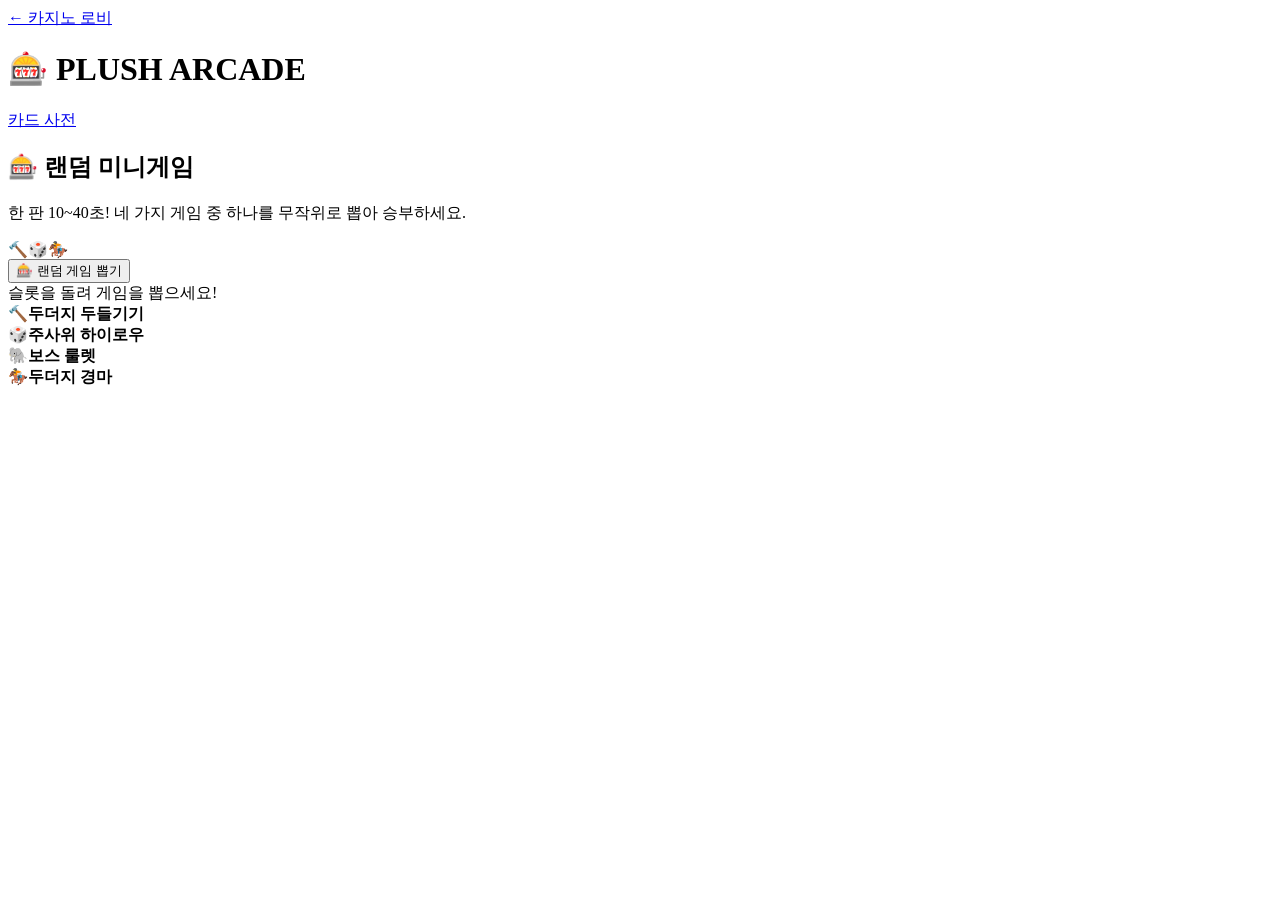
==== arcade/index.html @ 3798b206 "Add arcade entry page for four one-shot games" ====
<!doctype html><html lang="ko"><head><meta charset="utf-8"><meta name="viewport" content="width=device-width,initial-scale=1"><title>PLUSH ARCADE | 두더지몰</title><link rel="stylesheet" href="/arcade/style.css"></head><body><header><a href="/">← 카지노 로비</a><h1>🎰 PLUSH ARCADE</h1><a href="/cards/">카드 사전</a></header><main><section class="machine"><h2>🎰 랜덤 미니게임</h2><p>한 판 10~40초! 네 가지 게임 중 하나를 무작위로 뽑아 승부하세요.</p><div class="reels"><span>🔨</span><span>🎲</span><span>🏇</span></div><button id="spin">🎰 랜덤 게임 뽑기</button><div id="status" role="status" aria-live="polite">슬롯을 돌려 게임을 뽑으세요!</div><section id="game" hidden></section><section id="result" hidden><h2 id="outcome"></h2><p id="details"></p><button id="next">다음 판 뽑기</button> <a href="/">로비로</a></section><aside class="types"><div>🔨<b>두더지 두들기기</b></div><div>🎲<b>주사위 하이로우</b></div><div>🐘<b>보스 룰렛</b></div><div>🏇<b>두더지 경마</b></div></aside></section></main><script src="/arcade/game.js"></script></body></html>
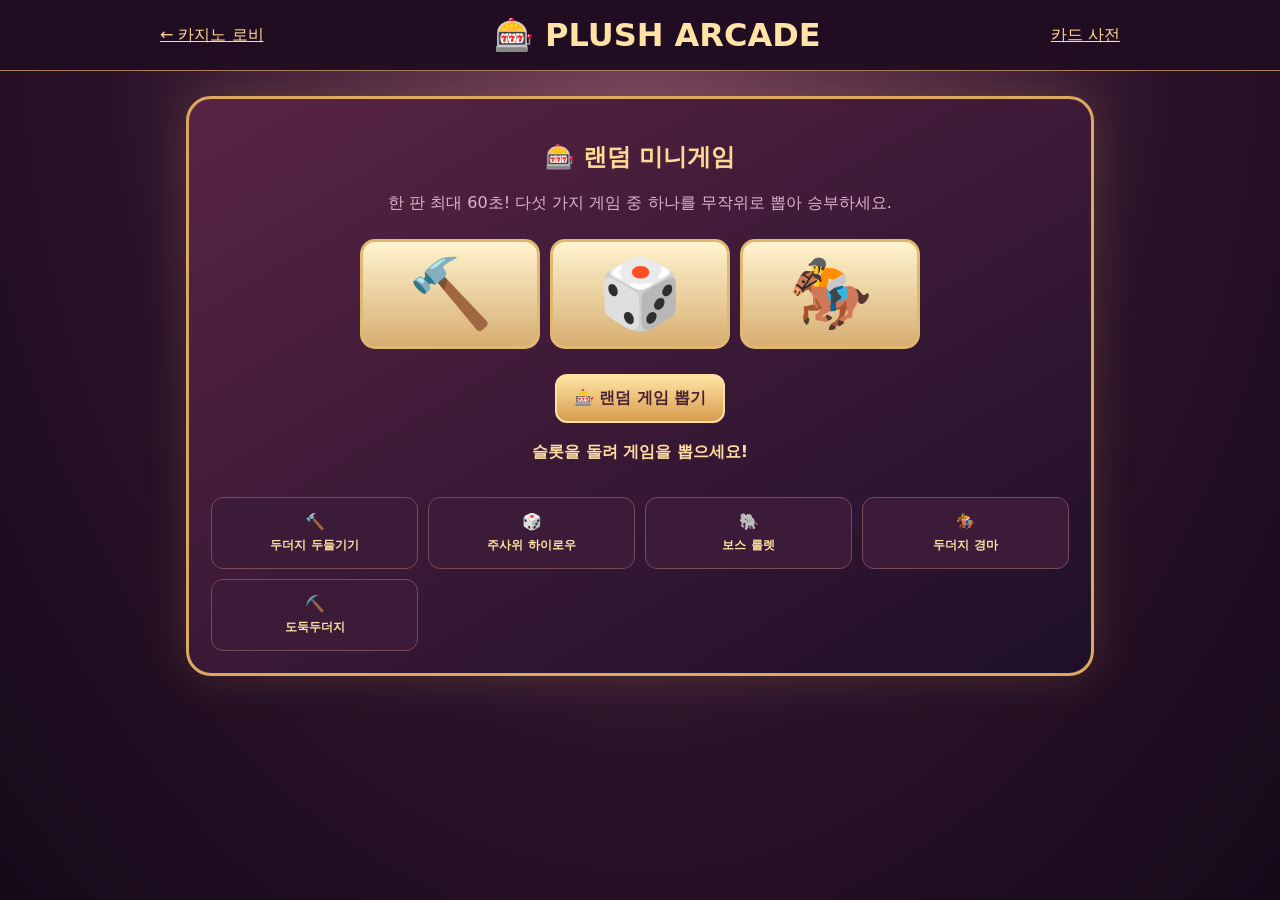
==== commit a704fd19: "Integrate mole thief as fifth arcade game" ====
--- a/arcade/index.html
+++ b/arcade/index.html
@@ -1 +1 @@
-<!doctype html><html lang="ko"><head><meta charset="utf-8"><meta name="viewport" content="width=device-width,initial-scale=1"><title>PLUSH ARCADE | 두더지몰</title><link rel="stylesheet" href="/arcade/style.css"></head><body><header><a href="/">← 카지노 로비</a><h1>🎰 PLUSH ARCADE</h1><a href="/cards/">카드 사전</a></header><main><section class="machine"><h2>🎰 랜덤 미니게임</h2><p>한 판 10~40초! 네 가지 게임 중 하나를 무작위로 뽑아 승부하세요.</p><div class="reels"><span>🔨</span><span>🎲</span><span>🏇</span></div><button id="spin">🎰 랜덤 게임 뽑기</button><div id="status" role="status" aria-live="polite">슬롯을 돌려 게임을 뽑으세요!</div><section id="game" hidden></section><section id="result" hidden><h2 id="outcome"></h2><p id="details"></p><button id="next">다음 판 뽑기</button> <a href="/">로비로</a></section><aside class="types"><div>🔨<b>두더지 두들기기</b></div><div>🎲<b>주사위 하이로우</b></div><div>🐘<b>보스 룰렛</b></div><div>🏇<b>두더지 경마</b></div></aside></section></main><script src="/arcade/game.js"></script></body></html>+<!doctype html><html lang="ko"><head><meta charset="utf-8"><meta name="viewport" content="width=device-width,initial-scale=1"><title>PLUSH ARCADE | 두더지몰</title><link rel="stylesheet" href="/arcade/style.css"></head><body><header><a href="/">← 카지노 로비</a><h1>🎰 PLUSH ARCADE</h1><a href="/cards/">카드 사전</a></header><main><section class="machine"><h2>🎰 랜덤 미니게임</h2><p>한 판 최대 60초! 다섯 가지 게임 중 하나를 무작위로 뽑아 승부하세요.</p><div class="reels"><span>🔨</span><span>🎲</span><span>🏇</span></div><button id="spin">🎰 랜덤 게임 뽑기</button><div id="status" role="status" aria-live="polite">슬롯을 돌려 게임을 뽑으세요!</div><section id="game" hidden></section><section id="result" hidden><h2 id="outcome"></h2><p id="details"></p><button id="next">다음 판 뽑기</button> <a href="/">로비로</a></section><aside class="types"><div>🔨<b>두더지 두들기기</b></div><div>🎲<b>주사위 하이로우</b></div><div>🐘<b>보스 룰렛</b></div><div>🏇<b>두더지 경마</b></div><div>⛏️<b>도둑두더지</b></div></aside></section></main><script src="/arcade/thief.js"></script><script src="/arcade/game.js"></script></body></html>
--- a/arcade/style.css
+++ b/arcade/style.css
@@ -0,0 +1 @@
+*{box-sizing:border-box}body{margin:0;min-height:100vh;background:radial-gradient(ellipse at top,#75415e,#291128 60%,#16091a);color:#ffebcf;font-family:system-ui,"Apple SD Gothic Neo",sans-serif}header{display:flex;align-items:center;justify-content:space-between;gap:15px;padding:16px max(18px,calc((100vw - 960px)/2));border-bottom:1px solid #ad7c58;background:#210d22}header h1{font-size:clamp(18px,4vw,32px);margin:0;color:#ffe2a5}a{color:#ffda97}main{max-width:940px;margin:25px auto;padding:0 16px}.machine{text-align:center;border:3px solid #dda960;border-radius:25px;background:linear-gradient(150deg,#592444,#1e0f29);padding:22px;box-shadow:0 0 45px #e5a85c30}.machine h2{color:#ffda93}.machine>p{color:#dcb4c7}.reels{display:flex;gap:10px;max-width:560px;margin:25px auto}.reels span{flex:1;display:grid;place-items:center;background:linear-gradient(#fff3cf,#d7ae72);border:3px solid #e0b86f;border-radius:15px;color:#512439;font-size:clamp(36px,7vw,68px);height:110px}.reels .rolling{animation:roll .12s infinite alternate}@keyframes roll{to{transform:translateY(6px)}}button{font:inherit;font-weight:800;border-radius:12px;border:2px solid #ffe0a3;padding:12px 17px;cursor:pointer;background:linear-gradient(#ffe4a5,#d79c4d);color:#4d2334}button:hover:not(:disabled){filter:brightness(1.1)}button:disabled{opacity:.45;cursor:default}#status{min-height:30px;margin:19px;color:#ffdea1;font-weight:800}#game,#result{padding:20px;border:1px solid #a97758;border-radius:18px;background:#1b0d22;margin-top:18px}#game[hidden],#result[hidden]{display:none}#game p{color:#eac6d2}#result h2{color:#ffe099}.choices{display:grid;grid-template-columns:repeat(3,1fr);gap:10px;margin:16px 0}.choices.four{grid-template-columns:repeat(4,1fr)}.choices button{min-height:86px;background:#56304b;color:#ffe6b9;box-shadow:none}.choices button.chosen{background:#a35f69;border-color:#fff3b0}.holes{display:grid;grid-template-columns:repeat(3,1fr);gap:10px;max-width:490px;margin:20px auto}.holes button{aspect-ratio:1.5;background:radial-gradient(ellipse,#180d1d 30%,#af8455 65%,#66432e);font-size:clamp(34px,6vw,64px);border-radius:50%;border:2px solid #eac17e;color:white;padding:0}.dice{font-size:60px;margin:15px}.track{display:grid;gap:12px;margin:20px 0}.lane{display:grid;grid-template-columns:88px 1fr;align-items:center;gap:10px;text-align:left}.rail{height:32px;border-radius:24px;background:#442840;overflow:hidden;border:1px solid #bb8b68}.runner{width:36px;height:30px;border-radius:50%;display:grid;place-items:center;background:#dbb57c;transition:margin-left .15s linear}.types{display:grid;grid-template-columns:repeat(4,1fr);gap:10px;margin-top:25px}.types div{border:1px solid #774b58;border-radius:12px;background:#3b1b37;padding:14px 6px}.types b{display:block;margin-top:6px;font-size:12px;color:#ffe1a3}@media(max-width:650px){.machine{padding:13px}.types,.choices.four{grid-template-columns:repeat(2,1fr)}.choices{grid-template-columns:1fr}.reels span{height:85px}.lane{grid-template-columns:65px 1fr}}
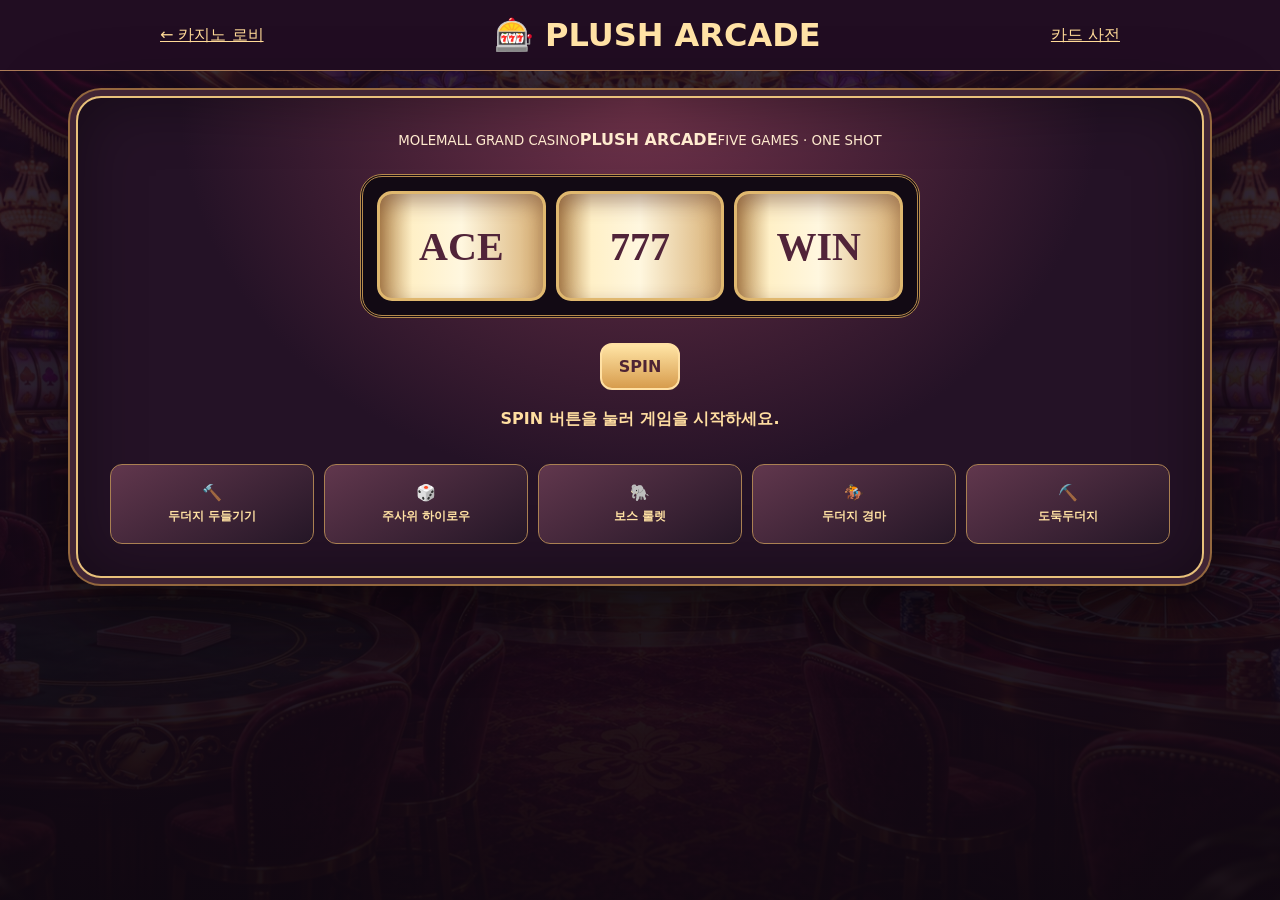
==== commit f70c6f76: "Replace form-like arcade layout with physical slot cabinet" ====
--- a/arcade/index.html
+++ b/arcade/index.html
@@ -1 +1 @@
-<!doctype html><html lang="ko"><head><meta charset="utf-8"><meta name="viewport" content="width=device-width,initial-scale=1"><title>PLUSH ARCADE | 두더지몰</title><link rel="stylesheet" href="/arcade/style.css"></head><body><header><a href="/">← 카지노 로비</a><h1>🎰 PLUSH ARCADE</h1><a href="/cards/">카드 사전</a></header><main><section class="machine"><h2>🎰 랜덤 미니게임</h2><p>한 판 최대 60초! 다섯 가지 게임 중 하나를 무작위로 뽑아 승부하세요.</p><div class="reels"><span>🔨</span><span>🎲</span><span>🏇</span></div><button id="spin">🎰 랜덤 게임 뽑기</button><div id="status" role="status" aria-live="polite">슬롯을 돌려 게임을 뽑으세요!</div><section id="game" hidden></section><section id="result" hidden><h2 id="outcome"></h2><p id="details"></p><button id="next">다음 판 뽑기</button> <a href="/">로비로</a></section><aside class="types"><div>🔨<b>두더지 두들기기</b></div><div>🎲<b>주사위 하이로우</b></div><div>🐘<b>보스 룰렛</b></div><div>🏇<b>두더지 경마</b></div><div>⛏️<b>도둑두더지</b></div></aside></section></main><script src="/arcade/thief.js"></script><script src="/arcade/game.js"></script></body></html>+<!doctype html><html lang="ko"><head><meta charset="utf-8"><meta name="viewport" content="width=device-width,initial-scale=1"><title>PLUSH ARCADE | 두더지몰</title><link rel="stylesheet" href="/arcade/style.css?v=casino-stage-2"></head><body><header><a href="/">← 카지노 로비</a><h1>🎰 PLUSH ARCADE</h1><a href="/cards/">카드 사전</a></header><main><section class="machine"><div class="cabinet"><div class="marquee"><small>MOLEMALL GRAND CASINO</small><strong>PLUSH ARCADE</strong><small>FIVE GAMES · ONE SHOT</small></div><div class="reels"><span>ACE</span><span>777</span><span>WIN</span></div><div class="console"><div class="coin-slot"></div><button id="spin" aria-label="슬롯머신 돌리기">SPIN</button><div class="lever" aria-hidden="true"></div></div></div><div id="status" role="status" aria-live="polite">SPIN 버튼을 눌러 게임을 시작하세요.</div><section id="game" hidden></section><section id="result" hidden><h2 id="outcome"></h2><p id="details"></p><button id="next">다음 판 뽑기</button> <a href="/">로비로</a></section><aside class="types"><div>🔨<b>두더지 두들기기</b></div><div>🎲<b>주사위 하이로우</b></div><div>🐘<b>보스 룰렛</b></div><div>🏇<b>두더지 경마</b></div><div>⛏️<b>도둑두더지</b></div></aside></section></main><script src="/arcade/thief.js"></script><script src="/arcade/game.js?v=casino-stage-2"></script></body></html>
--- a/arcade/style.css
+++ b/arcade/style.css
@@ -1 +1,2 @@
-*{box-sizing:border-box}body{margin:0;min-height:100vh;background:radial-gradient(ellipse at top,#75415e,#291128 60%,#16091a);color:#ffebcf;font-family:system-ui,"Apple SD Gothic Neo",sans-serif}header{display:flex;align-items:center;justify-content:space-between;gap:15px;padding:16px max(18px,calc((100vw - 960px)/2));border-bottom:1px solid #ad7c58;background:#210d22}header h1{font-size:clamp(18px,4vw,32px);margin:0;color:#ffe2a5}a{color:#ffda97}main{max-width:940px;margin:25px auto;padding:0 16px}.machine{text-align:center;border:3px solid #dda960;border-radius:25px;background:linear-gradient(150deg,#592444,#1e0f29);padding:22px;box-shadow:0 0 45px #e5a85c30}.machine h2{color:#ffda93}.machine>p{color:#dcb4c7}.reels{display:flex;gap:10px;max-width:560px;margin:25px auto}.reels span{flex:1;display:grid;place-items:center;background:linear-gradient(#fff3cf,#d7ae72);border:3px solid #e0b86f;border-radius:15px;color:#512439;font-size:clamp(36px,7vw,68px);height:110px}.reels .rolling{animation:roll .12s infinite alternate}@keyframes roll{to{transform:translateY(6px)}}button{font:inherit;font-weight:800;border-radius:12px;border:2px solid #ffe0a3;padding:12px 17px;cursor:pointer;background:linear-gradient(#ffe4a5,#d79c4d);color:#4d2334}button:hover:not(:disabled){filter:brightness(1.1)}button:disabled{opacity:.45;cursor:default}#status{min-height:30px;margin:19px;color:#ffdea1;font-weight:800}#game,#result{padding:20px;border:1px solid #a97758;border-radius:18px;background:#1b0d22;margin-top:18px}#game[hidden],#result[hidden]{display:none}#game p{color:#eac6d2}#result h2{color:#ffe099}.choices{display:grid;grid-template-columns:repeat(3,1fr);gap:10px;margin:16px 0}.choices.four{grid-template-columns:repeat(4,1fr)}.choices button{min-height:86px;background:#56304b;color:#ffe6b9;box-shadow:none}.choices button.chosen{background:#a35f69;border-color:#fff3b0}.holes{display:grid;grid-template-columns:repeat(3,1fr);gap:10px;max-width:490px;margin:20px auto}.holes button{aspect-ratio:1.5;background:radial-gradient(ellipse,#180d1d 30%,#af8455 65%,#66432e);font-size:clamp(34px,6vw,64px);border-radius:50%;border:2px solid #eac17e;color:white;padding:0}.dice{font-size:60px;margin:15px}.track{display:grid;gap:12px;margin:20px 0}.lane{display:grid;grid-template-columns:88px 1fr;align-items:center;gap:10px;text-align:left}.rail{height:32px;border-radius:24px;background:#442840;overflow:hidden;border:1px solid #bb8b68}.runner{width:36px;height:30px;border-radius:50%;display:grid;place-items:center;background:#dbb57c;transition:margin-left .15s linear}.types{display:grid;grid-template-columns:repeat(4,1fr);gap:10px;margin-top:25px}.types div{border:1px solid #774b58;border-radius:12px;background:#3b1b37;padding:14px 6px}.types b{display:block;margin-top:6px;font-size:12px;color:#ffe1a3}@media(max-width:650px){.machine{padding:13px}.types,.choices.four{grid-template-columns:repeat(2,1fr)}.choices{grid-template-columns:1fr}.reels span{height:85px}.lane{grid-template-columns:65px 1fr}}+*{box-sizing:border-box}body{margin:0;min-height:100vh;background:radial-gradient(ellipse at top,#75415e,#291128 60%,#16091a);color:#ffebcf;font-family:system-ui,"Apple SD Gothic Neo",sans-serif}header{display:flex;align-items:center;justify-content:space-between;gap:15px;padding:16px max(18px,calc((100vw - 960px)/2));border-bottom:1px solid #ad7c58;background:#210d22}header h1{font-size:clamp(18px,4vw,32px);margin:0;color:#ffe2a5}a{color:#ffda97}main{max-width:940px;margin:25px auto;padding:0 16px}.machine{text-align:center;border:3px solid #dda960;border-radius:25px;background:linear-gradient(150deg,#592444,#1e0f29);padding:22px;box-shadow:0 0 45px #e5a85c30}.machine h2{color:#ffda93}.machine>p{color:#dcb4c7}.reels{display:flex;gap:10px;max-width:560px;margin:25px auto}.reels span{flex:1;display:grid;place-items:center;background:linear-gradient(#fff3cf,#d7ae72);border:3px solid #e0b86f;border-radius:15px;color:#512439;font-size:clamp(36px,7vw,68px);height:110px}.reels .rolling{animation:roll .12s infinite alternate}@keyframes roll{to{transform:translateY(6px)}}button{font:inherit;font-weight:800;border-radius:12px;border:2px solid #ffe0a3;padding:12px 17px;cursor:pointer;background:linear-gradient(#ffe4a5,#d79c4d);color:#4d2334}button:hover:not(:disabled){filter:brightness(1.1)}button:disabled{opacity:.45;cursor:default}#status{min-height:30px;margin:19px;color:#ffdea1;font-weight:800}#game,#result{padding:20px;border:1px solid #a97758;border-radius:18px;background:#1b0d22;margin-top:18px}#game[hidden],#result[hidden]{display:none}#game p{color:#eac6d2}#result h2{color:#ffe099}.choices{display:grid;grid-template-columns:repeat(3,1fr);gap:10px;margin:16px 0}.choices.four{grid-template-columns:repeat(4,1fr)}.choices button{min-height:86px;background:#56304b;color:#ffe6b9;box-shadow:none}.choices button.chosen{background:#a35f69;border-color:#fff3b0}.holes{display:grid;grid-template-columns:repeat(3,1fr);gap:10px;max-width:490px;margin:20px auto}.holes button{aspect-ratio:1.5;background:radial-gradient(ellipse,#180d1d 30%,#af8455 65%,#66432e);font-size:clamp(34px,6vw,64px);border-radius:50%;border:2px solid #eac17e;color:white;padding:0}.dice{font-size:60px;margin:15px}.track{display:grid;gap:12px;margin:20px 0}.lane{display:grid;grid-template-columns:88px 1fr;align-items:center;gap:10px;text-align:left}.rail{height:32px;border-radius:24px;background:#442840;overflow:hidden;border:1px solid #bb8b68}.runner{width:36px;height:30px;border-radius:50%;display:grid;place-items:center;background:#dbb57c;transition:margin-left .15s linear}.types{display:grid;grid-template-columns:repeat(4,1fr);gap:10px;margin-top:25px}.types div{border:1px solid #774b58;border-radius:12px;background:#3b1b37;padding:14px 6px}.types b{display:block;margin-top:6px;font-size:12px;color:#ffe1a3}@media(max-width:650px){.machine{padding:13px}.types,.choices.four{grid-template-columns:repeat(2,1fr)}.choices{grid-template-columns:1fr}.reels span{height:85px}.lane{grid-template-columns:65px 1fr}}
+body{background:linear-gradient(180deg,#190b20d9,#100812f5),url('/assets/scenes/casino-moles-gold.webp') center/cover fixed}main{max-width:1160px}.machine{padding:32px;background:radial-gradient(ellipse at 50% 0,#71334b,#241226 58%);border:2px solid #e8c17b;box-shadow:0 0 0 6px #412535,0 0 0 8px #94683e,0 25px 80px #0009,inset 0 0 65px #0006}.reels{padding:14px;background:#120a14;border:3px double #b68a4c;border-radius:22px}.reels span{background:linear-gradient(90deg,#bd9256,#fff0c7 20%,#fff7df 50%,#d7ae72);box-shadow:inset 0 8px 20px #5d342b77;font-family:Georgia,serif;font-size:clamp(18px,4vw,40px);font-weight:900}.types{grid-template-columns:repeat(5,1fr)}.types div{background:linear-gradient(150deg,#61374d,#241626);border-color:#aa8052;min-height:80px;display:grid;place-content:center}.choices button{background:linear-gradient(145deg,#694252,#2e1b32);border:1px solid #c69b65;box-shadow:0 4px 0 #120a16;min-height:100px}.choices img{filter:drop-shadow(0 6px 5px #0009)}#game{background:radial-gradient(ellipse at top,#4c293b,#170e20 75%);border:2px solid #a67a4d;box-shadow:inset 0 0 35px #0008}#game h2{font-size:28px;letter-spacing:-.04em}.holes button{background:radial-gradient(ellipse at 50% 65%,#100a0c 0 30%,#493124 42%,#a37849 55%,#66442b 75%);box-shadow:0 6px 8px #0008,inset 0 2px 8px #eac38c44;overflow:hidden}.holes img{width:85%;height:85%;object-fit:contain;filter:drop-shadow(0 5px 4px #0009)}.rail{height:68px;background:repeating-linear-gradient(90deg,#5d4135 0 35px,#614638 35px 70px);border:2px solid #a17b50}.runner{width:62px;height:64px;background:transparent}.runner img{width:100%;height:100%;object-fit:contain;filter:drop-shadow(0 5px 3px #0008)}.dice{font-family:Georgia,serif;color:#ffe7ad;text-shadow:0 3px 0 #986239}.thief-hud{display:flex;flex-wrap:wrap;justify-content:center;gap:8px;margin:12px 0}.thief-hud span{background:#170f19;border:1px solid #a17b50;border-radius:8px;padding:8px 14px}.thief-stage{position:relative;border:3px double #d6ae73;border-radius:15px;overflow:hidden;background:#251b17;box-shadow:0 12px 35px #0008}.thief-stage canvas{display:block;margin:auto}.thief-stage:after{content:'';position:absolute;inset:0;pointer-events:none;box-shadow:inset 0 0 35px #0008}.thief-controls button{min-height:48px}.thief-controls{grid-template-columns:repeat(4,1fr)}@media(max-width:650px){.machine{padding:13px}.types{grid-template-columns:repeat(2,1fr)}.thief-controls{grid-template-columns:repeat(2,1fr)}}
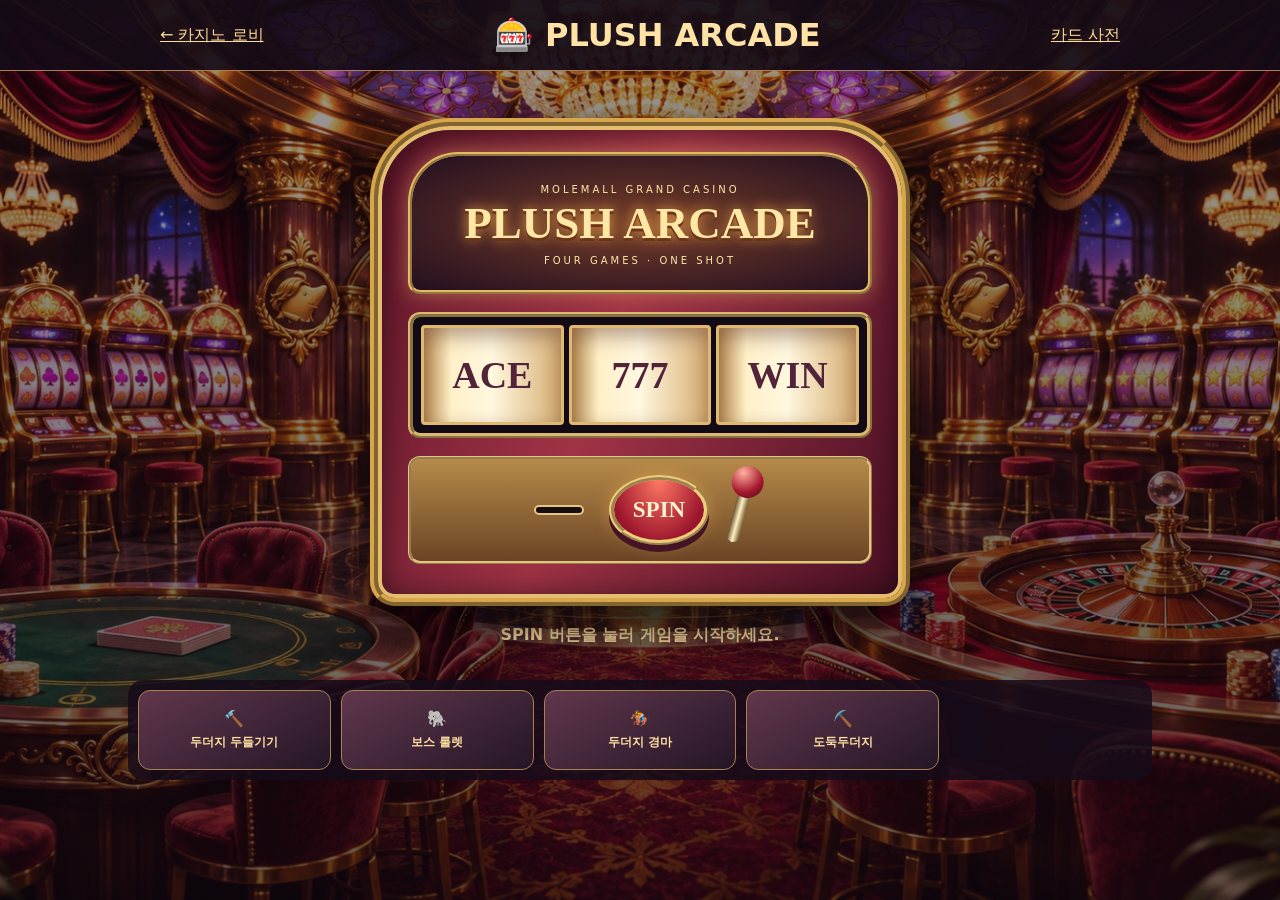
==== commit 932c9b8d: "Remove dice high-low from arcade and retain four remaining games" ====
--- a/arcade/index.html
+++ b/arcade/index.html
@@ -1 +1 @@
-<!doctype html><html lang="ko"><head><meta charset="utf-8"><meta name="viewport" content="width=device-width,initial-scale=1"><title>PLUSH ARCADE | 두더지몰</title><link rel="stylesheet" href="/arcade/style.css?v=casino-stage-2"></head><body><header><a href="/">← 카지노 로비</a><h1>🎰 PLUSH ARCADE</h1><a href="/cards/">카드 사전</a></header><main><section class="machine"><div class="cabinet"><div class="marquee"><small>MOLEMALL GRAND CASINO</small><strong>PLUSH ARCADE</strong><small>FIVE GAMES · ONE SHOT</small></div><div class="reels"><span>ACE</span><span>777</span><span>WIN</span></div><div class="console"><div class="coin-slot"></div><button id="spin" aria-label="슬롯머신 돌리기">SPIN</button><div class="lever" aria-hidden="true"></div></div></div><div id="status" role="status" aria-live="polite">SPIN 버튼을 눌러 게임을 시작하세요.</div><section id="game" hidden></section><section id="result" hidden><h2 id="outcome"></h2><p id="details"></p><button id="next">다음 판 뽑기</button> <a href="/">로비로</a></section><aside class="types"><div>🔨<b>두더지 두들기기</b></div><div>🎲<b>주사위 하이로우</b></div><div>🐘<b>보스 룰렛</b></div><div>🏇<b>두더지 경마</b></div><div>⛏️<b>도둑두더지</b></div></aside></section></main><script src="/arcade/thief.js"></script><script src="/arcade/game.js?v=casino-stage-2"></script></body></html>+<!doctype html><html lang="ko"><head><meta charset="utf-8"><meta name="viewport" content="width=device-width,initial-scale=1"><title>PLUSH ARCADE | 두더지몰</title><link rel="stylesheet" href="/arcade/style.css?v=casino-stage-2"></head><body><header><a href="/">← 카지노 로비</a><h1>🎰 PLUSH ARCADE</h1><a href="/cards/">카드 사전</a></header><main><section class="machine"><div class="cabinet"><div class="marquee"><small>MOLEMALL GRAND CASINO</small><strong>PLUSH ARCADE</strong><small>FOUR GAMES · ONE SHOT</small></div><div class="reels"><span>ACE</span><span>777</span><span>WIN</span></div><div class="console"><div class="coin-slot"></div><button id="spin" aria-label="슬롯머신 돌리기">SPIN</button><div class="lever" aria-hidden="true"></div></div></div><div id="status" role="status" aria-live="polite">SPIN 버튼을 눌러 게임을 시작하세요.</div><section id="game" hidden></section><section id="result" hidden><h2 id="outcome"></h2><p id="details"></p><button id="next">다음 판 뽑기</button> <a href="/">로비로</a></section><aside class="types"><div>🔨<b>두더지 두들기기</b></div><div>🐘<b>보스 룰렛</b></div><div>🏇<b>두더지 경마</b></div><div>⛏️<b>도둑두더지</b></div></aside></section></main><script src="/arcade/thief.js"></script><script src="/arcade/game.js?v=four-games-3"></script></body></html>
--- a/arcade/style.css
+++ b/arcade/style.css
@@ -1,2 +1,7 @@
 *{box-sizing:border-box}body{margin:0;min-height:100vh;background:radial-gradient(ellipse at top,#75415e,#291128 60%,#16091a);color:#ffebcf;font-family:system-ui,"Apple SD Gothic Neo",sans-serif}header{display:flex;align-items:center;justify-content:space-between;gap:15px;padding:16px max(18px,calc((100vw - 960px)/2));border-bottom:1px solid #ad7c58;background:#210d22}header h1{font-size:clamp(18px,4vw,32px);margin:0;color:#ffe2a5}a{color:#ffda97}main{max-width:940px;margin:25px auto;padding:0 16px}.machine{text-align:center;border:3px solid #dda960;border-radius:25px;background:linear-gradient(150deg,#592444,#1e0f29);padding:22px;box-shadow:0 0 45px #e5a85c30}.machine h2{color:#ffda93}.machine>p{color:#dcb4c7}.reels{display:flex;gap:10px;max-width:560px;margin:25px auto}.reels span{flex:1;display:grid;place-items:center;background:linear-gradient(#fff3cf,#d7ae72);border:3px solid #e0b86f;border-radius:15px;color:#512439;font-size:clamp(36px,7vw,68px);height:110px}.reels .rolling{animation:roll .12s infinite alternate}@keyframes roll{to{transform:translateY(6px)}}button{font:inherit;font-weight:800;border-radius:12px;border:2px solid #ffe0a3;padding:12px 17px;cursor:pointer;background:linear-gradient(#ffe4a5,#d79c4d);color:#4d2334}button:hover:not(:disabled){filter:brightness(1.1)}button:disabled{opacity:.45;cursor:default}#status{min-height:30px;margin:19px;color:#ffdea1;font-weight:800}#game,#result{padding:20px;border:1px solid #a97758;border-radius:18px;background:#1b0d22;margin-top:18px}#game[hidden],#result[hidden]{display:none}#game p{color:#eac6d2}#result h2{color:#ffe099}.choices{display:grid;grid-template-columns:repeat(3,1fr);gap:10px;margin:16px 0}.choices.four{grid-template-columns:repeat(4,1fr)}.choices button{min-height:86px;background:#56304b;color:#ffe6b9;box-shadow:none}.choices button.chosen{background:#a35f69;border-color:#fff3b0}.holes{display:grid;grid-template-columns:repeat(3,1fr);gap:10px;max-width:490px;margin:20px auto}.holes button{aspect-ratio:1.5;background:radial-gradient(ellipse,#180d1d 30%,#af8455 65%,#66432e);font-size:clamp(34px,6vw,64px);border-radius:50%;border:2px solid #eac17e;color:white;padding:0}.dice{font-size:60px;margin:15px}.track{display:grid;gap:12px;margin:20px 0}.lane{display:grid;grid-template-columns:88px 1fr;align-items:center;gap:10px;text-align:left}.rail{height:32px;border-radius:24px;background:#442840;overflow:hidden;border:1px solid #bb8b68}.runner{width:36px;height:30px;border-radius:50%;display:grid;place-items:center;background:#dbb57c;transition:margin-left .15s linear}.types{display:grid;grid-template-columns:repeat(4,1fr);gap:10px;margin-top:25px}.types div{border:1px solid #774b58;border-radius:12px;background:#3b1b37;padding:14px 6px}.types b{display:block;margin-top:6px;font-size:12px;color:#ffe1a3}@media(max-width:650px){.machine{padding:13px}.types,.choices.four{grid-template-columns:repeat(2,1fr)}.choices{grid-template-columns:1fr}.reels span{height:85px}.lane{grid-template-columns:65px 1fr}}
 body{background:linear-gradient(180deg,#190b20d9,#100812f5),url('/assets/scenes/casino-moles-gold.webp') center/cover fixed}main{max-width:1160px}.machine{padding:32px;background:radial-gradient(ellipse at 50% 0,#71334b,#241226 58%);border:2px solid #e8c17b;box-shadow:0 0 0 6px #412535,0 0 0 8px #94683e,0 25px 80px #0009,inset 0 0 65px #0006}.reels{padding:14px;background:#120a14;border:3px double #b68a4c;border-radius:22px}.reels span{background:linear-gradient(90deg,#bd9256,#fff0c7 20%,#fff7df 50%,#d7ae72);box-shadow:inset 0 8px 20px #5d342b77;font-family:Georgia,serif;font-size:clamp(18px,4vw,40px);font-weight:900}.types{grid-template-columns:repeat(5,1fr)}.types div{background:linear-gradient(150deg,#61374d,#241626);border-color:#aa8052;min-height:80px;display:grid;place-content:center}.choices button{background:linear-gradient(145deg,#694252,#2e1b32);border:1px solid #c69b65;box-shadow:0 4px 0 #120a16;min-height:100px}.choices img{filter:drop-shadow(0 6px 5px #0009)}#game{background:radial-gradient(ellipse at top,#4c293b,#170e20 75%);border:2px solid #a67a4d;box-shadow:inset 0 0 35px #0008}#game h2{font-size:28px;letter-spacing:-.04em}.holes button{background:radial-gradient(ellipse at 50% 65%,#100a0c 0 30%,#493124 42%,#a37849 55%,#66442b 75%);box-shadow:0 6px 8px #0008,inset 0 2px 8px #eac38c44;overflow:hidden}.holes img{width:85%;height:85%;object-fit:contain;filter:drop-shadow(0 5px 4px #0009)}.rail{height:68px;background:repeating-linear-gradient(90deg,#5d4135 0 35px,#614638 35px 70px);border:2px solid #a17b50}.runner{width:62px;height:64px;background:transparent}.runner img{width:100%;height:100%;object-fit:contain;filter:drop-shadow(0 5px 3px #0008)}.dice{font-family:Georgia,serif;color:#ffe7ad;text-shadow:0 3px 0 #986239}.thief-hud{display:flex;flex-wrap:wrap;justify-content:center;gap:8px;margin:12px 0}.thief-hud span{background:#170f19;border:1px solid #a17b50;border-radius:8px;padding:8px 14px}.thief-stage{position:relative;border:3px double #d6ae73;border-radius:15px;overflow:hidden;background:#251b17;box-shadow:0 12px 35px #0008}.thief-stage canvas{display:block;margin:auto}.thief-stage:after{content:'';position:absolute;inset:0;pointer-events:none;box-shadow:inset 0 0 35px #0008}.thief-controls button{min-height:48px}.thief-controls{grid-template-columns:repeat(4,1fr)}@media(max-width:650px){.machine{padding:13px}.types{grid-template-columns:repeat(2,1fr)}.thief-controls{grid-template-columns:repeat(2,1fr)}}
+
+body{background:linear-gradient(#150a1866,#100812aa),url('/assets/scenes/casino-moles-gold.webp') center/cover fixed}header{background:#140b16e8}main{max-width:1080px}.machine{background:none;border:0;box-shadow:none;padding:12px}.cabinet{position:relative;max-width:540px;margin:10px auto;padding:26px 30px 34px;border:8px ridge #d6a54c;border-radius:80px 80px 25px 25px;background:linear-gradient(110deg,#5d1529,#a13346 45%,#4a1024);box-shadow:0 20px 45px #000b,inset 0 0 0 4px #e4bd71,inset 0 0 35px #0009}.marquee{border:4px ridge #e5ba65;border-radius:50px 50px 12px 12px;padding:22px 10px;background:radial-gradient(ellipse,#753d29,#230f20);box-shadow:0 0 20px #ffc86d66;color:#ffe8a5}.marquee strong{display:block;font:900 clamp(25px,5vw,45px) Georgia,serif;text-shadow:0 3px #6c351a,0 0 14px #f9b04d}.marquee small{font-size:10px;letter-spacing:3px}.cabinet .reels{margin:18px 0;border:5px ridge #dcb96e;padding:8px;gap:5px;border-radius:12px}.cabinet .reels span{height:100px;font-size:clamp(20px,5vw,38px);border-radius:4px}.console{position:relative;display:flex;align-items:center;justify-content:center;gap:25px;background:linear-gradient(#b58a49,#6c4426);padding:16px;border:3px ridge #e7c47e;border-radius:12px}.console #spin{border-radius:50%;width:100px;height:70px;background:radial-gradient(ellipse at top,#ff7863,#9b152d 75%);color:#fff2ce;border:5px ridge #f0cc7a;box-shadow:0 7px #451525,0 0 18px #ffbd5b66;font:bold 23px Georgia}.coin-slot{width:50px;height:10px;background:#170e12;border:2px solid #e8c57f;border-radius:8px}.lever{width:12px;height:65px;background:linear-gradient(90deg,#695333,#fff0c0,#796037);border-radius:8px;transform:rotate(15deg);position:relative}.lever:before{content:'';position:absolute;top:-13px;left:-10px;width:32px;height:32px;border-radius:50%;background:radial-gradient(circle at 30% 25%,#ffb1a0,#a4172c 60%,#450c1c)}.machine.in-round .cabinet,.machine.in-round .types{display:none}.machine.in-round #status{background:#170e1bdd;border:1px solid #a77a45;border-radius:30px;display:inline-block;padding:10px 24px}.types{background:#160b19d9;padding:10px;border-radius:15px}.dice-table{position:relative;min-height:390px;padding:35px 25px 28px;border:18px solid #663820;border-radius:46% 46% 28px 28px;background:radial-gradient(ellipse at center,#25734f,#10422e 70%,#0b3024);box-shadow:0 0 0 3px #e3b45d,0 0 0 8px #3e2219,0 20px 30px #0009,inset 0 0 45px #0007}.dice-table:before{content:'';position:absolute;inset:12px;border:2px solid #d9c78a88;border-radius:inherit;pointer-events:none}.dice-table .dice{display:flex;justify-content:center;gap:24px;perspective:600px;margin:25px auto 32px}.die{display:grid;grid-template-columns:repeat(3,1fr);grid-template-rows:repeat(3,1fr);width:85px;height:85px;padding:12px;gap:4px;border-radius:15px;background:linear-gradient(135deg,#fffdf0,#d6cbb0);box-shadow:7px 9px 0 #a99a80,12px 17px 12px #0008;transform:rotate(-12deg)}.die:nth-child(2){transform:rotate(14deg)}.pip{width:13px;height:13px;border-radius:50%;align-self:center;justify-self:center;background:#25201e;box-shadow:inset 0 2px 2px #0008}.dice.rolling .die{animation:tumble .18s infinite alternate}@keyframes tumble{to{transform:translateY(-18px) rotate(55deg)}}.dice-table .choices button{background:transparent;border:2px solid #d9c78a;color:#fff1c7;box-shadow:none;min-height:76px;border-radius:5px;font-size:18px}.dice-table .choices button:hover{background:#e7d5a22b}.dice-table .choices button:nth-child(2){color:#ffda78;border-color:#ffda78}.dealer{height:110px;object-fit:contain;filter:drop-shadow(0 8px 6px #0008)}#result{border:3px double #ffda83;background:radial-gradient(ellipse,#6b352b,#1b0d22);box-shadow:0 0 25px #e4a94855}#result h2{font-size:32px;text-shadow:0 0 15px #f7b65d}.holes button img{height:100%;width:100%;object-fit:contain}.runner img{height:100%;width:100%;object-fit:contain}@media(max-width:650px){.dice-table{border-width:9px;padding:20px 10px;border-radius:30px}.dice-table .choices{grid-template-columns:repeat(3,1fr)}.dice-table .choices button{font-size:12px;padding:8px}.cabinet{padding:16px}.die{width:65px;height:65px;padding:8px}.pip{width:10px;height:10px}}
+
+/* Round result stays in the visible viewport, independent of stage height. */
+#result:not([hidden]){position:fixed;z-index:100;inset:0;margin:0;padding:24px;display:flex;flex-direction:column;align-items:center;justify-content:center;gap:16px;border:0;border-radius:0;background:radial-gradient(ellipse at center,#502b32f5,#140b1aeb 70%);backdrop-filter:blur(5px);box-shadow:none}#result h2{margin:0;font-size:clamp(24px,5vw,44px)}#result p{margin:0 0 12px}#result #next{min-width:180px}#result a{padding:10px 20px}body:has(#result:not([hidden])){overflow:hidden}
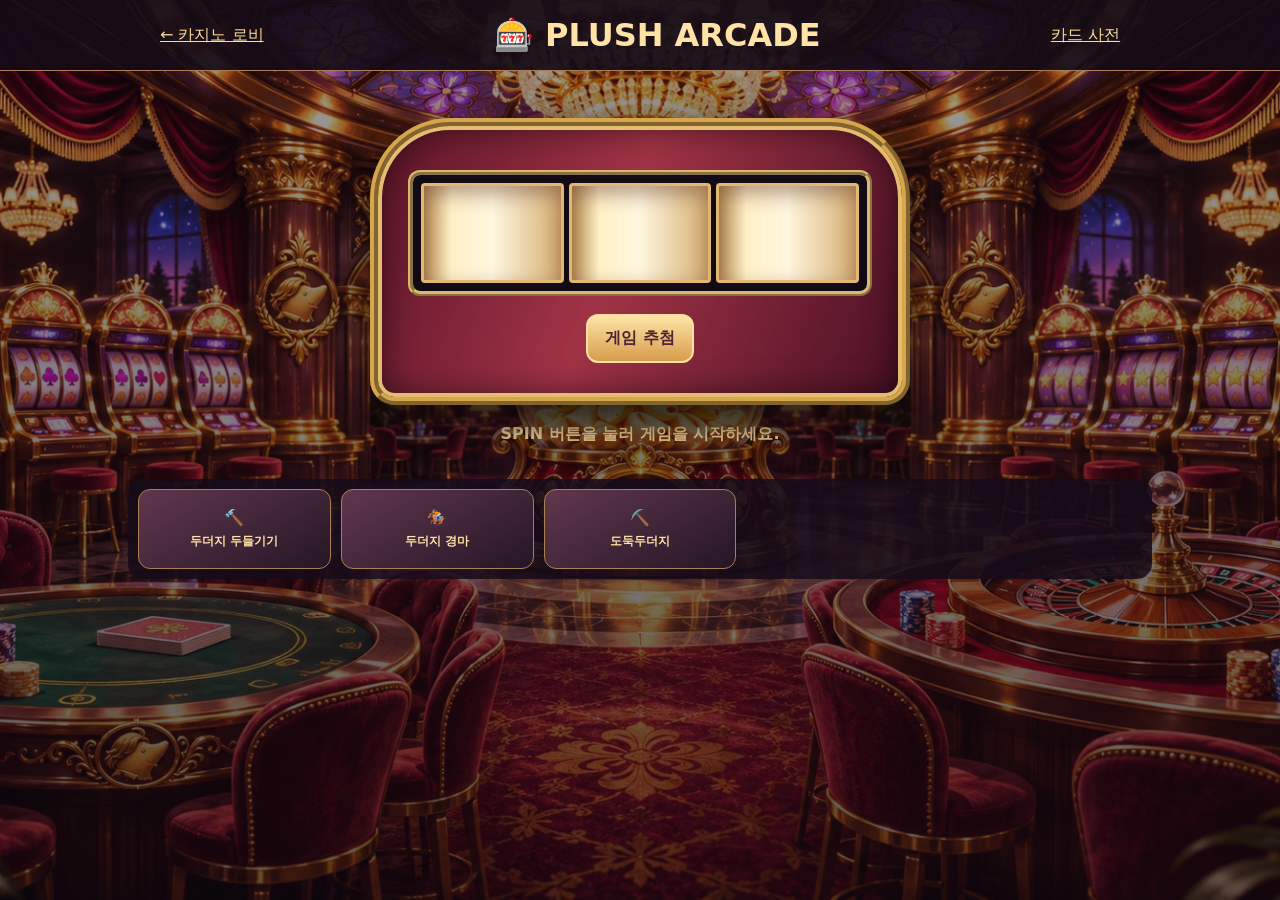
==== commit ee0ab9d4: "Use original casino artwork as arcade stage and remove obsolete boss listing" ====
--- a/arcade/index.html
+++ b/arcade/index.html
@@ -1 +1 @@
-<!doctype html><html lang="ko"><head><meta charset="utf-8"><meta name="viewport" content="width=device-width,initial-scale=1"><title>PLUSH ARCADE | 두더지몰</title><link rel="stylesheet" href="/arcade/style.css?v=casino-stage-2"></head><body><header><a href="/">← 카지노 로비</a><h1>🎰 PLUSH ARCADE</h1><a href="/cards/">카드 사전</a></header><main><section class="machine"><div class="cabinet"><div class="marquee"><small>MOLEMALL GRAND CASINO</small><strong>PLUSH ARCADE</strong><small>FOUR GAMES · ONE SHOT</small></div><div class="reels"><span>ACE</span><span>777</span><span>WIN</span></div><div class="console"><div class="coin-slot"></div><button id="spin" aria-label="슬롯머신 돌리기">SPIN</button><div class="lever" aria-hidden="true"></div></div></div><div id="status" role="status" aria-live="polite">SPIN 버튼을 눌러 게임을 시작하세요.</div><section id="game" hidden></section><section id="result" hidden><h2 id="outcome"></h2><p id="details"></p><button id="next">다음 판 뽑기</button> <a href="/">로비로</a></section><aside class="types"><div>🔨<b>두더지 두들기기</b></div><div>🐘<b>보스 룰렛</b></div><div>🏇<b>두더지 경마</b></div><div>⛏️<b>도둑두더지</b></div></aside></section></main><script src="/arcade/thief.js"></script><script src="/arcade/game.js?v=four-games-3"></script></body></html>+<!doctype html><html lang="ko"><head><meta charset="utf-8"><meta name="viewport" content="width=device-width,initial-scale=1"><title>PLUSH ARCADE | 두더지몰</title><link rel="stylesheet" href="/arcade/style.css?v=original-scene-5"></head><body><header><a href="/">← 카지노 로비</a><h1>🎰 PLUSH ARCADE</h1><a href="/cards/">카드 사전</a></header><main><section class="machine"><div class="casino-stage"><div class="cabinet"><div class="reels"><span></span><span></span><span></span></div><button id="spin" aria-label="오른쪽 슬롯머신 돌리기">게임 추첨</button></div></div><div id="status" role="status" aria-live="polite">SPIN 버튼을 눌러 게임을 시작하세요.</div><section id="game" hidden></section><section id="result" hidden><h2 id="outcome"></h2><p id="details"></p><button id="next">다음 판 뽑기</button> <a href="/">로비로</a></section><aside class="types"><div>🔨<b>두더지 두들기기</b></div><div>🏇<b>두더지 경마</b></div><div>⛏️<b>도둑두더지</b></div></aside></section></main><script src="/arcade/thief.js"></script><script src="/arcade/game.js?v=original-scene-5"></script></body></html>
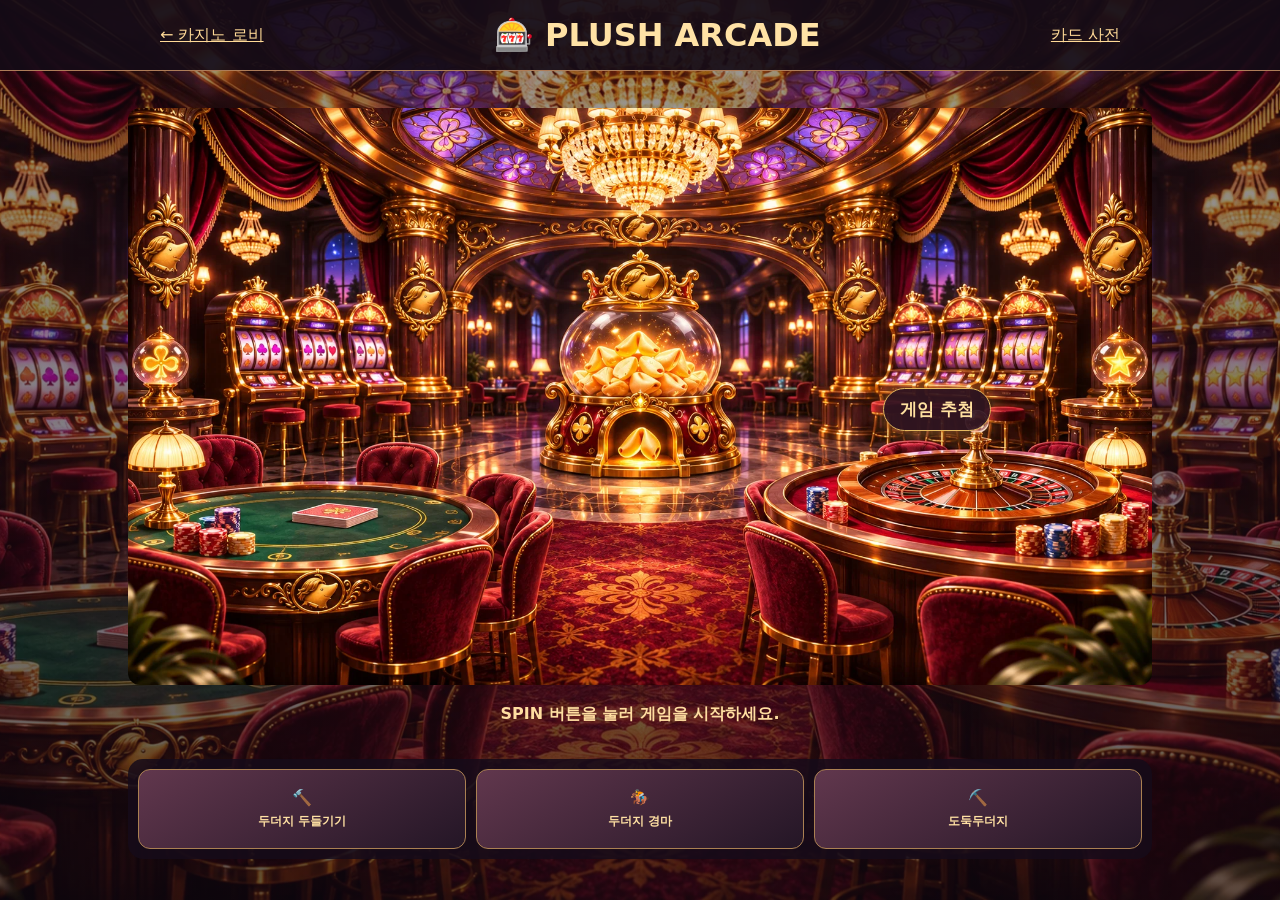
==== commit e1df21dc: "Fit arcade gameplay into viewport and replace whack intro on start" ====
--- a/arcade/index.html
+++ b/arcade/index.html
@@ -1 +1 @@
-<!doctype html><html lang="ko"><head><meta charset="utf-8"><meta name="viewport" content="width=device-width,initial-scale=1"><title>PLUSH ARCADE | 두더지몰</title><link rel="stylesheet" href="/arcade/style.css?v=original-scene-5"></head><body><header><a href="/">← 카지노 로비</a><h1>🎰 PLUSH ARCADE</h1><a href="/cards/">카드 사전</a></header><main><section class="machine"><div class="casino-stage"><div class="cabinet"><div class="reels"><span></span><span></span><span></span></div><button id="spin" aria-label="오른쪽 슬롯머신 돌리기">게임 추첨</button></div></div><div id="status" role="status" aria-live="polite">SPIN 버튼을 눌러 게임을 시작하세요.</div><section id="game" hidden></section><section id="result" hidden><h2 id="outcome"></h2><p id="details"></p><button id="next">다음 판 뽑기</button> <a href="/">로비로</a></section><aside class="types"><div>🔨<b>두더지 두들기기</b></div><div>🏇<b>두더지 경마</b></div><div>⛏️<b>도둑두더지</b></div></aside></section></main><script src="/arcade/thief.js"></script><script src="/arcade/game.js?v=original-scene-5"></script></body></html>+<!doctype html><html lang="ko"><head><meta charset="utf-8"><meta name="viewport" content="width=device-width,initial-scale=1"><title>PLUSH ARCADE | 두더지몰</title><link rel="stylesheet" href="/arcade/style.css?v=viewport-6"></head><body><header><a href="/">← 카지노 로비</a><h1>🎰 PLUSH ARCADE</h1><a href="/cards/">카드 사전</a></header><main><section class="machine"><div class="casino-stage"><div class="cabinet"><div class="reels"><span></span><span></span><span></span></div><button id="spin" aria-label="오른쪽 슬롯머신 돌리기">게임 추첨</button></div></div><div id="status" role="status" aria-live="polite">SPIN 버튼을 눌러 게임을 시작하세요.</div><section id="game" hidden></section><section id="result" hidden><h2 id="outcome"></h2><p id="details"></p><button id="next">다음 판 뽑기</button> <a href="/">로비로</a></section><aside class="types"><div>🔨<b>두더지 두들기기</b></div><div>🏇<b>두더지 경마</b></div><div>⛏️<b>도둑두더지</b></div></aside></section></main><script src="/arcade/thief.js"></script><script src="/arcade/game.js?v=viewport-6"></script></body></html>
--- a/arcade/style.css
+++ b/arcade/style.css
@@ -5,3 +5,7 @@
 
 /* Round result stays in the visible viewport, independent of stage height. */
 #result:not([hidden]){position:fixed;z-index:100;inset:0;margin:0;padding:24px;display:flex;flex-direction:column;align-items:center;justify-content:center;gap:16px;border:0;border-radius:0;background:radial-gradient(ellipse at center,#502b32f5,#140b1aeb 70%);backdrop-filter:blur(5px);box-shadow:none}#result h2{margin:0;font-size:clamp(24px,5vw,44px)}#result p{margin:0 0 12px}#result #next{min-width:180px}#result a{padding:10px 20px}body:has(#result:not([hidden])){overflow:hidden}
+
+.casino-stage{position:relative;width:100%;aspect-ratio:1648/928;background:url('/assets/scenes/casino-moles-gold.webp') center/100% 100% no-repeat;border-radius:12px;overflow:hidden}.casino-stage .cabinet{position:absolute;left:67%;top:31%;width:24%;height:25%;margin:0;padding:0;background:none;border:0;box-shadow:none;border-radius:0;display:flex;align-items:flex-end;justify-content:center}.casino-stage .reels{display:none;position:absolute;bottom:40%;left:15%;width:70%;margin:0;padding:3px;border:1px solid #eac780;background:#241422;gap:2px}.casino-stage .reels:has(.rolling){display:flex}.casino-stage .reels span{height:clamp(20px,4vw,55px);font-size:clamp(9px,1.4vw,20px);border:0}.casino-stage #spin{background:#301522e8;color:#ffe1a0;border:1px solid #e4b85f;border-radius:30px;box-shadow:0 0 22px #e9a94e88;padding:9px 16px;font-size:clamp(10px,1.4vw,17px)}.machine.in-round .casino-stage{display:none}.types{grid-template-columns:repeat(3,1fr)}@media(max-width:650px){.casino-stage{aspect-ratio:1;background-size:auto 100%;background-position:85% center}.casino-stage .cabinet{left:30%;width:60%;top:31%;height:28%}}
+
+body:has(.machine.in-round){height:100dvh;overflow:hidden}body:has(.machine.in-round) header{height:48px;padding:5px 15px}body:has(.machine.in-round) main{height:calc(100dvh - 48px);margin:0 auto;padding:4px 12px}.machine.in-round{height:100%;display:flex;flex-direction:column;min-height:0;padding:4px}.machine.in-round #status{flex:none;margin:3px auto;padding:4px 12px;font-size:13px}.machine.in-round #game:not([hidden]){flex:1;min-height:0;margin:0;padding:8px;display:flex;flex-direction:column;align-items:center;overflow:hidden}.machine.in-round #game h2,.machine.in-round #game h3,.machine.in-round #game p{margin:4px 0}.playing-hit #game>p{display:none}.playing-hit .hit-board{flex:1;min-height:0;width:min(100%,650px);max-width:none;grid-template-rows:repeat(3,minmax(0,1fr));margin:5px auto;gap:6px}.playing-hit .hit-board button{min-height:0;aspect-ratio:auto;position:relative;display:flex;align-items:center;justify-content:center}.playing-hit .hit-board img{max-height:85%;width:90%;object-fit:contain}.playing-hit .hit-board span{position:absolute;bottom:2px;font-size:12px;background:#211522c9;border-radius:5px;padding:2px 6px}.machine.in-round .track{flex:1;min-height:0;width:100%;display:grid;grid-template-rows:repeat(4,minmax(0,1fr));margin:4px 0}.machine.in-round .lane,.machine.in-round .rail{min-height:0;height:100%}.machine.in-round .runner{height:100%;max-width:150px}.machine.in-round canvas{min-height:0;max-height:48dvh;object-fit:contain}.machine.in-round .choices{margin:4px 0}.machine.in-round .choices button{min-height:36px;padding:5px}.machine.in-round .hit-target img{max-height:24dvh;max-width:100%;object-fit:contain}
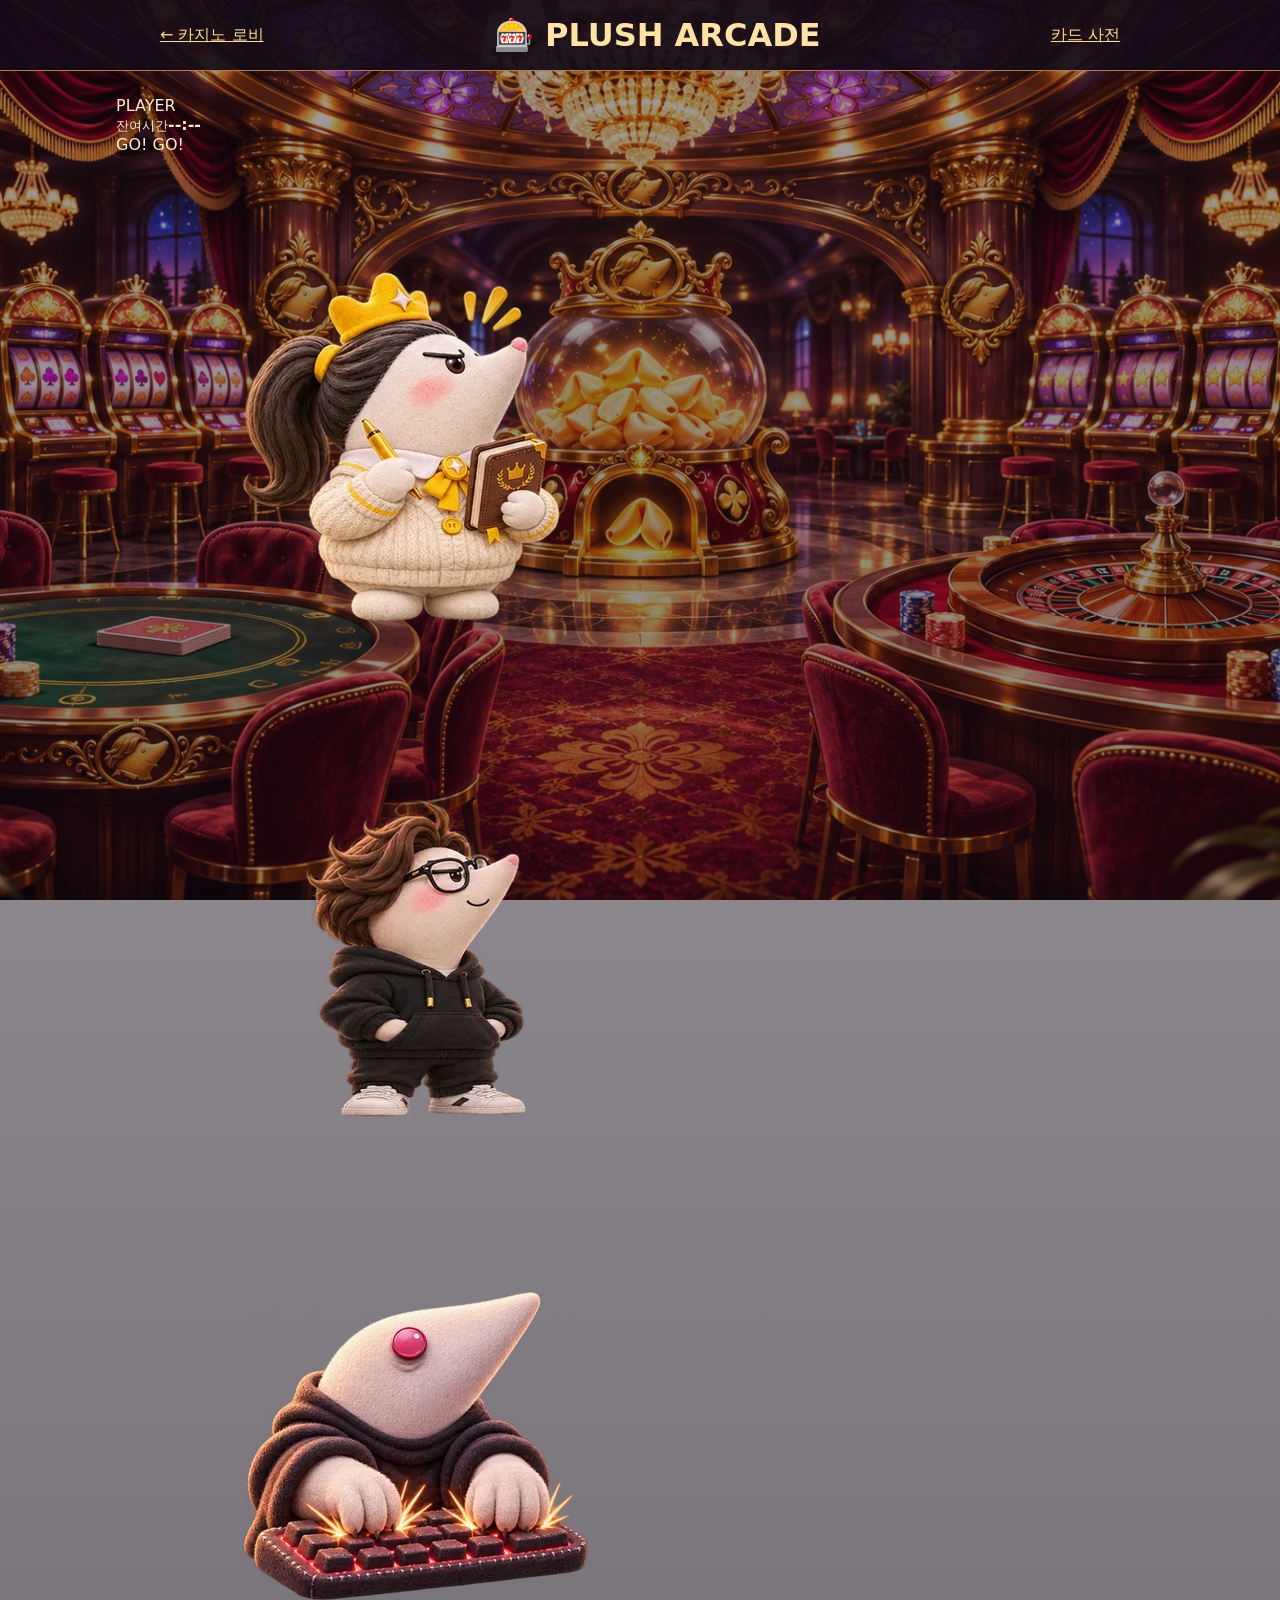
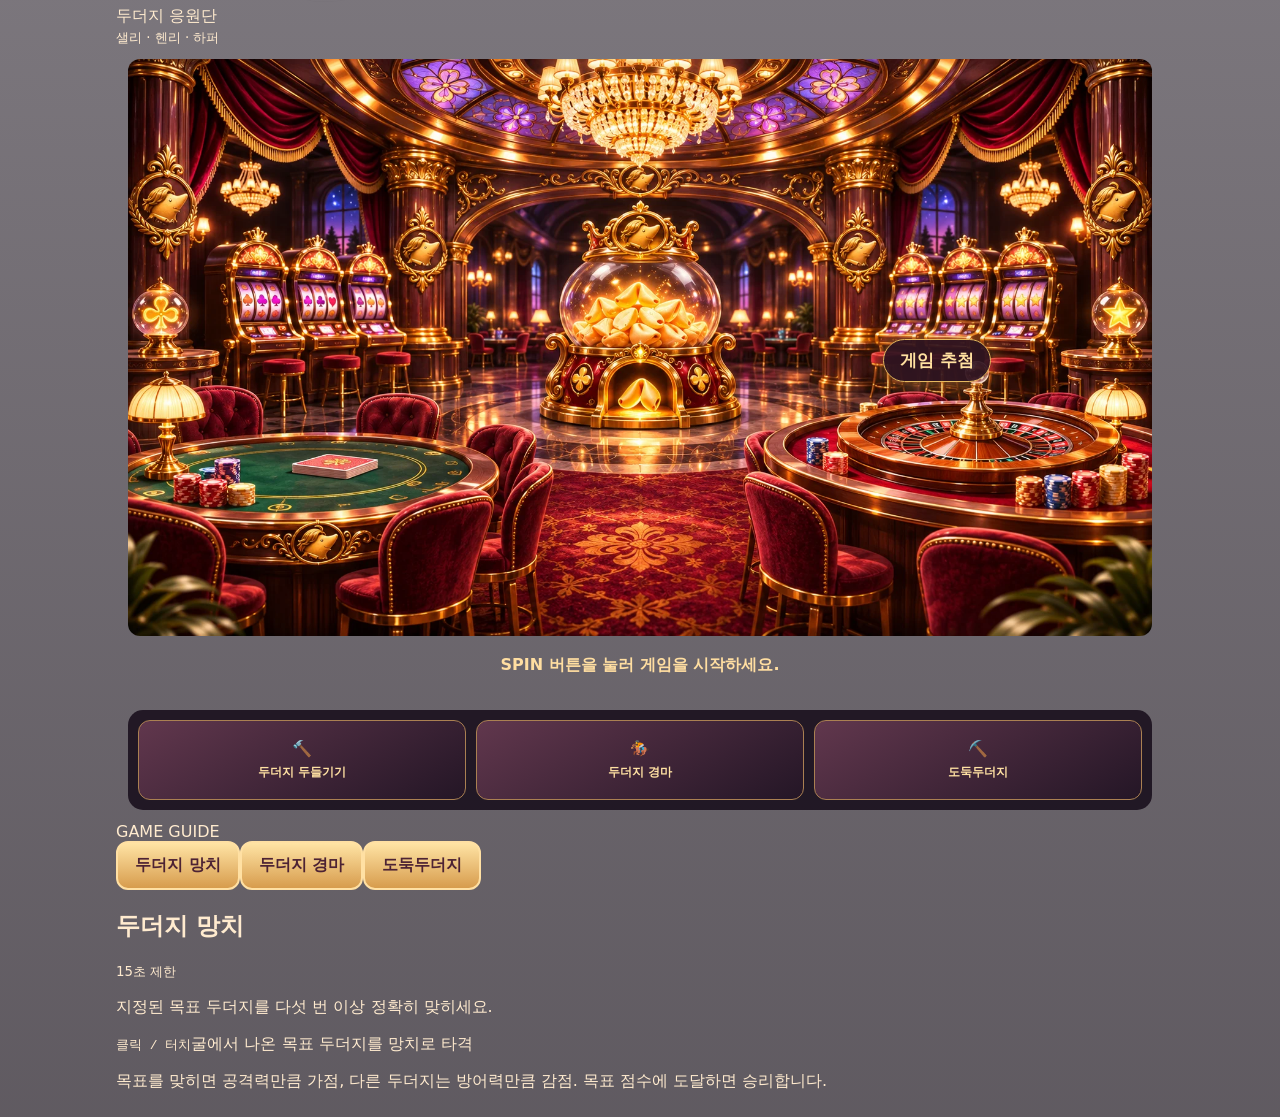
==== commit ca7412e1: "Add fixed left player HUD and right game guide around arcade stage" ====
--- a/arcade/index.html
+++ b/arcade/index.html
@@ -1 +1 @@
-<!doctype html><html lang="ko"><head><meta charset="utf-8"><meta name="viewport" content="width=device-width,initial-scale=1"><title>PLUSH ARCADE | 두더지몰</title><link rel="stylesheet" href="/arcade/style.css?v=viewport-6"></head><body><header><a href="/">← 카지노 로비</a><h1>🎰 PLUSH ARCADE</h1><a href="/cards/">카드 사전</a></header><main><section class="machine"><div class="casino-stage"><div class="cabinet"><div class="reels"><span></span><span></span><span></span></div><button id="spin" aria-label="오른쪽 슬롯머신 돌리기">게임 추첨</button></div></div><div id="status" role="status" aria-live="polite">SPIN 버튼을 눌러 게임을 시작하세요.</div><section id="game" hidden></section><section id="result" hidden><h2 id="outcome"></h2><p id="details"></p><button id="next">다음 판 뽑기</button> <a href="/">로비로</a></section><aside class="types"><div>🔨<b>두더지 두들기기</b></div><div>🏇<b>두더지 경마</b></div><div>⛏️<b>도둑두더지</b></div></aside></section></main><script src="/arcade/thief.js"></script><script src="/arcade/game.js?v=viewport-6"></script></body></html>+<!doctype html><html lang="ko"><head><meta charset="utf-8"><meta name="viewport" content="width=device-width,initial-scale=1"><title>PLUSH ARCADE | 두더지몰</title><link rel="stylesheet" href="/arcade/style.css?v=hud-1"></head><body><header><a href="/">← 카지노 로비</a><h1>🎰 PLUSH ARCADE</h1><a href="/cards/">카드 사전</a></header><main class="arcade-layout"><aside id="arcade-left" class="arcade-side"><div class="arcade-side-title">PLAYER</div><div class="arcade-timer"><small>잔여시간</small><strong id="arcade-time">--:--</strong><div class="arcade-time-track"><i id="arcade-time-fill"></i></div></div><div id="arcade-player"></div></aside><section class="machine"><div class="casino-stage"><div class="cabinet"><div class="reels"><span></span><span></span><span></span></div><button id="spin" aria-label="오른쪽 슬롯머신 돌리기">게임 추첨</button></div></div><div id="status" role="status" aria-live="polite">SPIN 버튼을 눌러 게임을 시작하세요.</div><section id="game" hidden></section><section id="result" hidden><h2 id="outcome"></h2><p id="details"></p><button id="next">다음 판 뽑기</button> <a href="/">로비로</a></section><aside class="types"><div>🔨<b>두더지 두들기기</b></div><div>🏇<b>두더지 경마</b></div><div>⛏️<b>도둑두더지</b></div></aside></section><aside id="arcade-right" class="arcade-side"><div class="arcade-side-title">GAME GUIDE</div><nav id="arcade-rule-tabs"></nav><h2 id="arcade-rule-name"></h2><small id="arcade-rule-duration"></small><p id="arcade-rule-goal"></p><div id="arcade-rule-controls"></div><p id="arcade-rule-detail"></p></aside></main><script src="/arcade/hud.js?v=1"></script><script src="/arcade/thief.js?v=hud-1"></script><script src="/arcade/game.js?v=hud-1"></script></body></html>
